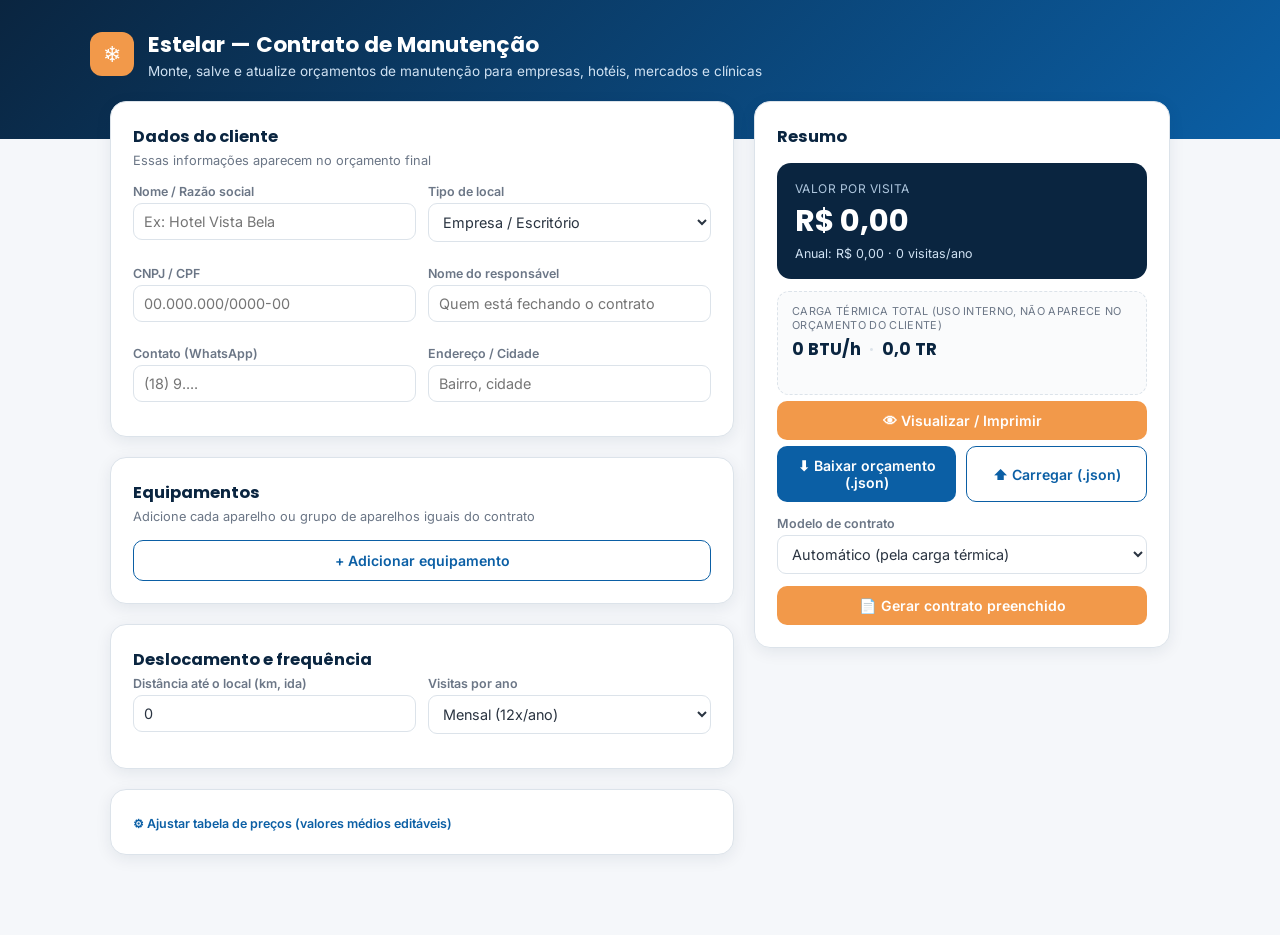
==== calcularorapmoc/index.html @ 63892859 "Criar calcularorapmoc/index.html" ====
<!DOCTYPE html>
<html lang="pt-BR">
<head>
<meta charset="UTF-8">
<meta name="viewport" content="width=device-width, initial-scale=1.0">
<title>Estelar — Orçamento de Contrato de Manutenção</title>
<link rel="preconnect" href="https://fonts.googleapis.com">
<link href="https://fonts.googleapis.com/css2?family=Poppins:wght@600;700;800&family=Inter:wght@400;500;600;700&display=swap" rel="stylesheet">
<style>
  :root{
    --azul: #0B5FA5;
    --azul-escuro: #0A2540;
    --azul-claro: #EAF2FA;
    --laranja: #F2994A;
    --branco: #FFFFFF;
    --cinza-fundo: #F5F7FA;
    --cinza-borda: #DCE3EA;
    --texto: #2A3441;
    --texto-suave: #6B7686;
    --bom: #2E9E5B;
    --regular: #E0A526;
    --ruim: #D8534A;
    --sombra: 0 4px 16px rgba(10,37,64,.08);
  }
  *{box-sizing:border-box;}
  body{
    margin:0; font-family:'Inter',sans-serif; color:var(--texto);
    background:var(--cinza-fundo);
  }
  h1,h2,h3,.display{font-family:'Poppins',sans-serif;}
  .topo{
    background:linear-gradient(135deg,var(--azul-escuro),var(--azul));
    color:#fff; padding:28px 20px 60px;
  }
  .topo-inner{max-width:1100px;margin:0 auto;display:flex;align-items:center;gap:14px;}
  .topo-inner .estrela{
    width:44px;height:44px;border-radius:12px;background:var(--laranja);
    display:flex;align-items:center;justify-content:center;font-size:22px;flex-shrink:0;
  }
  .topo h1{margin:0;font-size:1.35rem;font-weight:700;}
  .topo p{margin:2px 0 0;font-size:.85rem;color:#CFE1F2;}
  .wrap{max-width:1100px;margin:-38px auto 60px;padding:0 20px;display:grid;grid-template-columns:1.5fr 1fr;gap:20px;}
  @media(max-width:860px){.wrap{grid-template-columns:1fr;}}
  .card{
    background:var(--branco); border-radius:16px; box-shadow:var(--sombra);
    padding:22px; margin-bottom:20px; border:1px solid var(--cinza-borda);
  }
  .card h2{font-size:1.02rem;margin:0 0 4px;color:var(--azul-escuro);}
  .card .sub{font-size:.8rem;color:var(--texto-suave);margin:0 0 16px;}
  label{font-size:.78rem;font-weight:600;color:var(--texto-suave);display:block;margin-bottom:4px;}
  input,select{
    width:100%;padding:9px 10px;border:1px solid var(--cinza-borda);border-radius:9px;
    font-family:'Inter',sans-serif;font-size:.9rem;background:#fff;color:var(--texto);
  }
  input:focus,select:focus{outline:2px solid var(--azul);outline-offset:1px;}
  .grid2{display:grid;grid-template-columns:1fr 1fr;gap:12px;}
  .grid3{display:grid;grid-template-columns:1fr 1fr 1fr;gap:12px;}
  .field{margin-bottom:12px;}

  .equip{
    border:1px solid var(--cinza-borda); border-radius:12px; padding:14px; margin-bottom:12px;
    background:var(--cinza-fundo); position:relative;
  }
  .equip .num{
    position:absolute; top:-10px; left:12px; background:var(--azul); color:#fff;
    font-size:.7rem; font-weight:700; padding:2px 9px; border-radius:20px;
  }
  .equip-grid{display:grid;grid-template-columns:1.3fr 1fr .7fr 1fr 1fr auto;gap:10px;align-items:end;}
  @media(max-width:700px){.equip-grid{grid-template-columns:1fr 1fr;}}
  .remover{
    background:none;border:none;color:var(--ruim);cursor:pointer;font-size:1.1rem;
    padding:8px;line-height:1;
  }
  .btn{
    border:none;border-radius:10px;padding:11px 18px;font-weight:600;font-size:.88rem;
    cursor:pointer;font-family:'Inter',sans-serif;
  }
  .btn-azul{background:var(--azul);color:#fff;}
  .btn-azul:hover{background:var(--azul-escuro);}
  .btn-laranja{background:var(--laranja);color:#fff;}
  .btn-laranja:hover{background:#d97f34;}
  .btn-outline{background:#fff;color:var(--azul);border:1.5px solid var(--azul);}
  .btn-outline:hover{background:var(--azul-claro);}
  .btn-full{width:100%;}
  .btn-sm{padding:7px 12px;font-size:.78rem;}

  .resumo-sticky{position:sticky;top:20px;}
  .linha{display:flex;justify-content:space-between;font-size:.85rem;padding:7px 0;border-bottom:1px dashed var(--cinza-borda);}
  .linha:last-child{border-bottom:none;}
  .linha .lbl{color:var(--texto-suave);}
  .linha .val{font-weight:600;}
  .total-box{
    background:var(--azul-escuro); color:#fff; border-radius:14px; padding:18px; margin-top:14px;
  }
  .total-box .rot{font-size:.75rem;color:#AFC7DE;text-transform:uppercase;letter-spacing:.04em;}
  .total-box .num{font-family:'Poppins',sans-serif;font-size:1.9rem;font-weight:700;margin:2px 0;}
  .total-box .freq{font-size:.78rem;color:#CFE1F2;}
  .badge{
    display:inline-block; font-size:.68rem; font-weight:700; padding:2px 8px; border-radius:20px;
    color:#fff; text-transform:uppercase; letter-spacing:.03em;
  }
  .b-bom{background:var(--bom);} .b-regular{background:var(--regular);} .b-ruim{background:var(--ruim);}

  .carga-termica{
    margin-top:12px; border:1.5px dashed var(--cinza-borda); border-radius:12px; padding:12px 14px;
    background:#FAFBFC;
  }
  .carga-termica .ct-rot{font-size:.68rem;color:var(--texto-suave);text-transform:uppercase;letter-spacing:.03em;margin-bottom:4px;}
  .carga-termica .ct-valores{font-family:'Poppins',sans-serif;font-weight:700;font-size:1.05rem;color:var(--azul-escuro);}
  .carga-termica .ct-sep{color:var(--cinza-borda);margin:0 4px;}
  .carga-termica .ct-badge{margin-top:6px;font-size:.72rem;font-weight:700;padding:3px 10px;border-radius:20px;display:inline-block;}
  .ct-simples{background:#E4F5EA;color:var(--bom);}
  .ct-rt{background:#FCE9E8;color:var(--ruim);}

  .actions-row{display:flex;gap:10px;flex-wrap:wrap;margin-top:6px;}
  .actions-row .btn{flex:1;min-width:140px;}
  #arquivoInput{display:none;}
  .toggle-precos{cursor:pointer;font-size:.78rem;color:var(--azul);font-weight:600;user-select:none;}
  .precos-panel{display:none;margin-top:12px;border-top:1px solid var(--cinza-borda);padding-top:12px;}
  .precos-panel.aberto{display:block;}
  .precos-panel .grid3{margin-bottom:8px;}
  .precos-panel label{font-size:.7rem;}

  /* Tela de impressão / visualização do orçamento */
  #telaResumo{display:none;}
  #telaContrato{display:none;}
  #telaResumo.ativa, #telaContrato.ativa{display:block;position:fixed;inset:0;background:#fff;z-index:999;overflow:auto;}
  .doc{max-width:760px;margin:0 auto;padding:40px 30px;}
  .doc-topo{display:flex;justify-content:space-between;align-items:flex-start;border-bottom:3px solid var(--laranja);padding-bottom:16px;margin-bottom:24px;}
  .doc-topo .marca{display:flex;align-items:center;gap:10px;}
  .doc-topo .marca .estrela{width:38px;height:38px;border-radius:10px;background:var(--laranja);display:flex;align-items:center;justify-content:center;color:#fff;font-weight:700;}
  .doc-topo h1{font-size:1.15rem;margin:0;color:var(--azul-escuro);}
  .doc-topo p{margin:0;font-size:.78rem;color:var(--texto-suave);}
  .doc-topo .datas{text-align:right;font-size:.78rem;color:var(--texto-suave);}
  .doc table{width:100%;border-collapse:collapse;margin:14px 0;font-size:.85rem;}
  .doc th{text-align:left;background:var(--azul-claro);color:var(--azul-escuro);padding:8px 10px;font-size:.72rem;text-transform:uppercase;}
  .doc td{padding:8px 10px;border-bottom:1px solid var(--cinza-borda);}
  .doc-total{background:var(--azul-escuro);color:#fff;border-radius:12px;padding:18px 20px;margin-top:18px;}
  .fechar-resumo{position:fixed;top:16px;right:16px;z-index:1000;}

  /* Documento de contrato */
  .doc-contrato{max-width:760px;margin:0 auto;padding:40px 30px;font-size:.9rem;line-height:1.5;}
  .doc-contrato h2.ct-h1{font-size:1.3rem;text-align:center;color:var(--azul-escuro);margin:0 0 4px;}
  .doc-contrato .ct-sub{text-align:center;color:var(--azul);font-style:italic;margin:0 0 24px;font-size:.85rem;}
  .doc-contrato h3.ct-secao{font-size:.95rem;color:var(--azul-escuro);border-bottom:2px solid var(--laranja);padding-bottom:4px;margin:26px 0 12px;}
  .doc-contrato .ct-clausula-titulo{font-weight:700;color:var(--azul-escuro);margin:16px 0 4px;font-size:.85rem;}
  .doc-contrato p{margin:0 0 8px;text-align:justify;}
  .doc-contrato .ct-campo{margin:0 0 6px;font-size:.87rem;}
  .doc-contrato .ct-campo b{display:inline-block;min-width:150px;}
  .doc-contrato .ct-assinatura{text-align:center;margin-top:50px;}
  .doc-contrato .ct-linha-assinatura{border-top:1px solid #333;width:320px;margin:0 auto;padding-top:6px;font-weight:600;font-size:.85rem;}
  @media print{
    body *{visibility:hidden;}
    .tela-imprimir.ativa, .tela-imprimir.ativa *{visibility:visible;}
    .tela-imprimir.ativa{position:absolute;inset:0;display:block !important;}
    .fechar-resumo, .no-print{display:none !important;}
  }
</style>
</head>
<body>

<div class="topo">
  <div class="topo-inner">
    <div class="estrela">❄</div>
    <div>
      <h1>Estelar — Contrato de Manutenção</h1>
      <p>Monte, salve e atualize orçamentos de manutenção para empresas, hotéis, mercados e clínicas</p>
    </div>
  </div>
</div>

<div class="wrap">
  <div>
    <!-- DADOS DO CLIENTE -->
    <div class="card">
      <h2>Dados do cliente</h2>
      <p class="sub">Essas informações aparecem no orçamento final</p>
      <div class="grid2">
        <div class="field"><label>Nome / Razão social</label><input id="clienteNome" placeholder="Ex: Hotel Vista Bela"></div>
        <div class="field"><label>Tipo de local</label>
          <select id="clienteTipo">
            <option>Empresa / Escritório</option>
            <option>Hotel / Pousada</option>
            <option>Mercado / Varejo</option>
            <option>Clínica / Consultório</option>
            <option>Indústria</option>
            <option>Condomínio</option>
            <option>Outro</option>
          </select>
        </div>
        <div class="field"><label>CNPJ / CPF</label><input id="clienteCnpj" placeholder="00.000.000/0000-00"></div>
        <div class="field"><label>Nome do responsável</label><input id="clienteResponsavel" placeholder="Quem está fechando o contrato"></div>
        <div class="field"><label>Contato (WhatsApp)</label><input id="clienteContato" placeholder="(18) 9...."></div>
        <div class="field"><label>Endereço / Cidade</label><input id="clienteEndereco" placeholder="Bairro, cidade"></div>
      </div>
    </div>

    <!-- EQUIPAMENTOS -->
    <div class="card">
      <h2>Equipamentos</h2>
      <p class="sub">Adicione cada aparelho ou grupo de aparelhos iguais do contrato</p>
      <div id="listaEquip"></div>
      <button class="btn btn-outline btn-full" onclick="adicionarEquip()">+ Adicionar equipamento</button>
    </div>

    <!-- DESLOCAMENTO E CONTRATO -->
    <div class="card">
      <h2>Deslocamento e frequência</h2>
      <div class="grid2">
        <div class="field"><label>Distância até o local (km, ida)</label><input type="number" id="distanciaKm" value="0" min="0" oninput="calcular()"></div>
        <div class="field"><label>Visitas por ano</label>
          <select id="freqPreset" onchange="atualizarFreq()">
            <option value="12">Mensal (12x/ano)</option>
            <option value="4">Trimestral (4x/ano)</option>
            <option value="2">Semestral (2x/ano)</option>
            <option value="1">Anual (1x/ano)</option>
            <option value="custom">Personalizado</option>
          </select>
        </div>
      </div>
      <div class="field" id="freqCustomWrap" style="display:none;">
        <label>Número de visitas por ano (personalizado)</label>
        <input type="number" id="freqCustom" value="6" min="1" oninput="calcular()">
      </div>
    </div>

    <!-- TABELA DE PREÇOS EDITÁVEL -->
    <div class="card">
      <span class="toggle-precos" onclick="togglePrecos()">⚙ Ajustar tabela de preços (valores médios editáveis)</span>
      <div class="precos-panel" id="precosPanel">
        <p class="sub" style="margin-top:10px;">Preço base = por visita, por equipamento. Ajuste aqui e o cálculo já atualiza.</p>
        <div class="grid3">
          <div class="field"><label>Base Split (R$)</label><input type="number" id="pBaseSplit" value="90" oninput="calcular()"></div>
          <div class="field"><label>Base Cassete (R$)</label><input type="number" id="pBaseCassete" value="110" oninput="calcular()"></div>
          <div class="field"><label>Base Piso Teto (R$)</label><input type="number" id="pBasePisoTeto" value="110" oninput="calcular()"></div>
        </div>
        <div class="grid3">
          <div class="field"><label>Base Multi-Split (R$/evap.)</label><input type="number" id="pBaseMulti" value="90" oninput="calcular()"></div>
          <div class="field"><label>Base VRF (R$/evap.)</label><input type="number" id="pBaseVrf" value="150" oninput="calcular()"></div>
          <div class="field"><label>Adicional por porte 18k+ (R$)</label><input type="number" id="pPorte" value="40" oninput="calcular()"></div>
        </div>
        <div class="grid3">
          <div class="field"><label>Mult. acesso médio</label><input type="number" step="0.05" id="mAcessoMedio" value="1.25" oninput="calcular()"></div>
          <div class="field"><label>Mult. acesso difícil</label><input type="number" step="0.05" id="mAcessoDificil" value="1.75" oninput="calcular()"></div>
          <div class="field"><label>Mult. condição regular</label><input type="number" step="0.05" id="mCondRegular" value="1.15" oninput="calcular()"></div>
        </div>
        <div class="grid3">
          <div class="field"><label>Mult. condição ruim</label><input type="number" step="0.05" id="mCondRuim" value="1.4" oninput="calcular()"></div>
          <div class="field"><label>R$ por km (ida e volta)</label><input type="number" step="0.5" id="pKm" value="2.5" oninput="calcular()"></div>
          <div class="field"><label>Taxa fixa/visita (R$)</label><input type="number" id="pTaxaVisita" value="0" oninput="calcular()"></div>
        </div>
      </div>
    </div>
  </div>

  <!-- RESUMO LATERAL -->
  <div>
    <div class="card resumo-sticky">
      <h2>Resumo</h2>
      <div id="resumoLinhas"></div>
      <div class="total-box">
        <div class="rot">Valor por visita</div>
        <div class="num" id="totalVisita">R$ 0,00</div>
        <div class="freq" id="totalAnual">Anual: R$ 0,00 · 0 visitas/ano</div>
      </div>
      <div class="carga-termica no-print" id="cargaTermicaBox">
        <div class="ct-rot">Carga térmica total <span style="font-weight:400;">(uso interno, não aparece no orçamento do cliente)</span></div>
        <div class="ct-valores">
          <span id="ctBtu">0 BTU/h</span> <span class="ct-sep">·</span> <span id="ctTr">0,0 TR</span>
        </div>
        <div class="ct-badge" id="ctBadge"></div>
      </div>
      <div class="actions-row">
        <button class="btn btn-laranja" onclick="abrirResumo()">👁 Visualizar / Imprimir</button>
      </div>
      <div class="actions-row">
        <button class="btn btn-azul" onclick="baixarJson()">⬇ Baixar orçamento (.json)</button>
        <button class="btn btn-outline" onclick="document.getElementById('arquivoInput').click()">⬆ Carregar (.json)</button>
      </div>
      <input type="file" id="arquivoInput" accept=".json" onchange="carregarJson(event)">

      <div class="field" style="margin-top:14px;">
        <label>Modelo de contrato</label>
        <select id="tipoContratoOverride">
          <option value="auto">Automático (pela carga térmica)</option>
          <option value="pequena">Forçar: Pequenas empresas (sem RT)</option>
          <option value="grande">Forçar: Empresas maiores (com RT/ART)</option>
        </select>
      </div>
      <div class="actions-row">
        <button class="btn btn-laranja btn-full" onclick="abrirContrato()">📄 Gerar contrato preenchido</button>
      </div>
    </div>
  </div>
</div>

<!-- TELA DE VISUALIZAÇÃO / IMPRESSÃO -->
<div id="telaResumo" class="tela-imprimir">
  <button class="btn btn-outline fechar-resumo no-print" onclick="fecharResumo()">✕ Fechar</button>
  <div class="doc">
    <div class="doc-topo">
      <div class="marca">
        <div class="estrela">❄</div>
        <div>
          <h1>Estelar Climatização Inteligente</h1>
          <p>Orçamento — Contrato de Manutenção</p>
        </div>
      </div>
      <div class="datas">
        <div id="docData"></div>
        <div>Validade: 15 dias</div>
      </div>
    </div>

    <p style="font-size:.85rem;"><strong>Cliente:</strong> <span id="docCliente"></span><br>
    <strong>Local:</strong> <span id="docEndereco"></span></p>

    <table>
      <thead><tr><th>Equipamento</th><th>Porte</th><th>Qtd</th><th>Acesso</th><th>Condição</th><th style="text-align:right;">Valor/visita</th></tr></thead>
      <tbody id="docTabela"></tbody>
    </table>

    <div class="doc-total">
      <div class="rot" style="font-size:.72rem;color:#AFC7DE;text-transform:uppercase;">Valor total do contrato</div>
      <div style="font-family:'Poppins',sans-serif;font-size:1.7rem;font-weight:700;" id="docTotalVisita"></div>
      <div style="font-size:.8rem;color:#CFE1F2;" id="docTotalAnual"></div>
    </div>

    <p style="font-size:.75rem;color:#6B7686;margin-top:20px;">Inclui deslocamento até o local. Peças e materiais de reposição não inclusos — orçados à parte quando necessário. Estelar Climatização Inteligente · (18) 99169-0009</p>
  </div>
</div>

<!-- TELA DE CONTRATO PMOC PREENCHIDO -->
<div id="telaContrato" class="tela-imprimir">
  <button class="btn btn-outline fechar-resumo no-print" onclick="fecharContrato()">✕ Fechar</button>
  <div class="doc-contrato" id="docContratoConteudo"></div>
</div>

<script>
let equipamentos = [];
let contadorId = 0;

const TIPOS = [
  {id:'split', label:'Split Hi-Wall'},
  {id:'cassete', label:'Cassete'},
  {id:'pisoteto', label:'Piso Teto'},
  {id:'multi', label:'Multi-Split (por evap.)'},
  {id:'vrf', label:'VRF (por evap.)'},
];
const PORTES = ['9k','12k','18k','24k','30k','36k+'];
const ACESSOS = [{id:'facil',label:'Fácil'},{id:'medio',label:'Médio'},{id:'dificil',label:'Difícil'}];
const CONDICOES = [{id:'bom',label:'Bom'},{id:'regular',label:'Regular'},{id:'ruim',label:'Ruim'}];

function novoEquip(dados){
  contadorId++;
  const eq = Object.assign({
    id: contadorId, tipo:'split', porte:'9k', qtd:1, acesso:'facil', condicao:'bom'
  }, dados||{});
  if((eq.tipo==='multi' || eq.tipo==='vrf') && !eq.evaps){
    eq.evaps = [{porte:'9k', qtd:1}];
  }
  return eq;
}

function adicionarEquip(dados){
  equipamentos.push(novoEquip(dados));
  renderEquip();
  calcular();
}

function removerEquip(id){
  equipamentos = equipamentos.filter(e=>e.id!==id);
  renderEquip();
  calcular();
}

function renderEquip(){
  const el = document.getElementById('listaEquip');
  el.innerHTML = equipamentos.map((e,i)=>{
    const ehMultiplo = (e.tipo==='multi' || e.tipo==='vrf');
    const seletorTipo = `
      <select onchange="atualizarEquip(${e.id},'tipo',this.value)">
        ${TIPOS.map(t=>`<option value="${t.id}" ${e.tipo===t.id?'selected':''}>${t.label}</option>`).join('')}
      </select>`;
    const seletorAcesso = `
      <select onchange="atualizarEquip(${e.id},'acesso',this.value)">
        ${ACESSOS.map(a=>`<option value="${a.id}" ${e.acesso===a.id?'selected':''}>${a.label}</option>`).join('')}
      </select>`;
    const seletorCondicao = `
      <select onchange="atualizarEquip(${e.id},'condicao',this.value)">
        ${CONDICOES.map(c=>`<option value="${c.id}" ${e.condicao===c.id?'selected':''}>${c.label}</option>`).join('')}
      </select>`;

    if(ehMultiplo){
      const evapsHtml = (e.evaps||[]).map((ev,idx)=>`
        <div style="display:grid;grid-template-columns:1fr 1fr auto;gap:8px;margin-bottom:6px;align-items:end;">
          <div><label>Porte evap. ${idx+1}</label>
            <select onchange="atualizarEvap(${e.id},${idx},'porte',this.value)">
              ${PORTES.map(p=>`<option ${ev.porte===p?'selected':''}>${p}</option>`).join('')}
            </select>
          </div>
          <div><label>Qtd</label><input type="number" min="1" value="${ev.qtd}" onchange="atualizarEvap(${e.id},${idx},'qtd',this.value)"></div>
          <button class="remover" title="Remover evaporadora" onclick="removerEvap(${e.id},${idx})">🗑</button>
        </div>
      `).join('');
      return `
        <div class="equip">
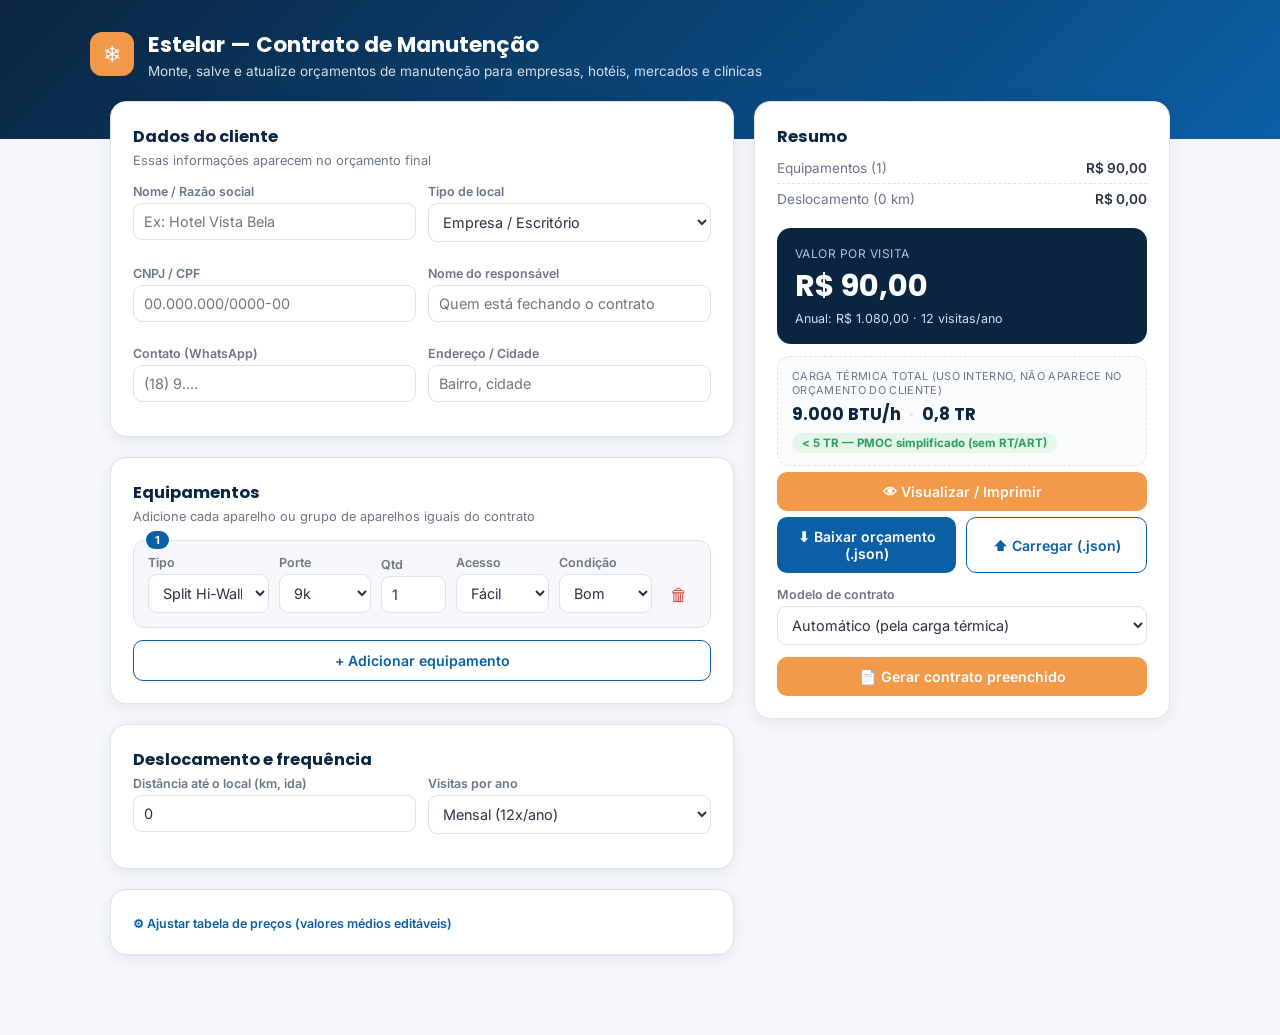
==== commit c29a7ba9: "Add files via upload" ====
--- a/calcularorapmoc/index.html
+++ b/calcularorapmoc/index.html
@@ -405,4 +405,441 @@
       `).join('');
       return `
         <div class="equip">
-     +          <span class="num">${i+1}</span>
+          <div class="grid3">
+            <div><label>Tipo</label>${seletorTipo}</div>
+            <div><label>Acesso</label>${seletorAcesso}</div>
+            <div><label>Condição</label>${seletorCondicao}</div>
+          </div>
+          <label style="margin-top:10px;">Evaporadoras nesta condensadora</label>
+          ${evapsHtml}
+          <div style="display:flex;justify-content:space-between;align-items:center;margin-top:4px;">
+            <button class="btn btn-outline btn-sm" onclick="adicionarEvap(${e.id})">+ Evaporadora</button>
+            <button class="remover" title="Remover condensadora" onclick="removerEquip(${e.id})">🗑 Remover condensadora</button>
+          </div>
+        </div>`;
+    }
+
+    return `
+    <div class="equip">
+      <span class="num">${i+1}</span>
+      <div class="equip-grid">
+        <div><label>Tipo</label>${seletorTipo}</div>
+        <div><label>Porte</label>
+          <select onchange="atualizarEquip(${e.id},'porte',this.value)">
+            ${PORTES.map(p=>`<option ${e.porte===p?'selected':''}>${p}</option>`).join('')}
+          </select>
+        </div>
+        <div><label>Qtd</label><input type="number" min="1" value="${e.qtd}" onchange="atualizarEquip(${e.id},'qtd',this.value)"></div>
+        <div><label>Acesso</label>${seletorAcesso}</div>
+        <div><label>Condição</label>${seletorCondicao}</div>
+        <button class="remover" title="Remover" onclick="removerEquip(${e.id})">🗑</button>
+      </div>
+    </div>`;
+  }).join('');
+}
+
+function atualizarEquip(id, campo, valor){
+  const eq = equipamentos.find(e=>e.id===id);
+  if(!eq) return;
+  if(campo==='tipo'){
+    eq.tipo = valor;
+    if((valor==='multi' || valor==='vrf') && !eq.evaps){
+      eq.evaps = [{porte:'9k', qtd:1}];
+    }
+    renderEquip();
+    calcular();
+    return;
+  }
+  eq[campo] = (campo==='qtd') ? Math.max(1, parseInt(valor)||1) : valor;
+  calcular();
+}
+
+function adicionarEvap(eqId){
+  const eq = equipamentos.find(e=>e.id===eqId);
+  if(!eq) return;
+  if(!eq.evaps) eq.evaps = [];
+  eq.evaps.push({porte:'9k', qtd:1});
+  renderEquip();
+  calcular();
+}
+
+function removerEvap(eqId, idx){
+  const eq = equipamentos.find(e=>e.id===eqId);
+  if(!eq || !eq.evaps) return;
+  eq.evaps.splice(idx,1);
+  if(eq.evaps.length===0) eq.evaps.push({porte:'9k', qtd:1});
+  renderEquip();
+  calcular();
+}
+
+function atualizarEvap(eqId, idx, campo, valor){
+  const eq = equipamentos.find(e=>e.id===eqId);
+  if(!eq || !eq.evaps || !eq.evaps[idx]) return;
+  eq.evaps[idx][campo] = (campo==='qtd') ? Math.max(1, parseInt(valor)||1) : valor;
+  calcular();
+}
+
+function togglePrecos(){
+  document.getElementById('precosPanel').classList.toggle('aberto');
+}
+
+function atualizarFreq(){
+  const v = document.getElementById('freqPreset').value;
+  document.getElementById('freqCustomWrap').style.display = (v==='custom') ? 'block' : 'none';
+  calcular();
+}
+
+function visitasPorAno(){
+  const v = document.getElementById('freqPreset').value;
+  if(v==='custom') return Math.max(1, parseInt(document.getElementById('freqCustom').value)||1);
+  return parseInt(v);
+}
+
+function precoBase(tipo){
+  const map = {
+    split: 'pBaseSplit', cassete:'pBaseCassete', pisoteto:'pBasePisoTeto',
+    multi:'pBaseMulti', vrf:'pBaseVrf'
+  };
+  return parseFloat(document.getElementById(map[tipo]).value)||0;
+}
+
+function precoPorte(porte){
+  const idxPorte = PORTES.indexOf(porte);
+  return idxPorte >= 2 ? parseFloat(document.getElementById('pPorte').value||0) * (idxPorte-1) : 0;
+}
+
+function calcularItem(eq){
+  const mAcesso = eq.acesso==='medio' ? (parseFloat(document.getElementById('mAcessoMedio').value)||1)
+                 : eq.acesso==='dificil' ? (parseFloat(document.getElementById('mAcessoDificil').value)||1) : 1;
+  const mCondicao = eq.condicao==='regular' ? (parseFloat(document.getElementById('mCondRegular').value)||1)
+                    : eq.condicao==='ruim' ? (parseFloat(document.getElementById('mCondRuim').value)||1) : 1;
+  const taxaVisita = parseFloat(document.getElementById('pTaxaVisita').value||0);
+
+  if(eq.tipo==='multi' || eq.tipo==='vrf'){
+    // Uma condensadora com várias evaporadoras, cada uma com seu próprio porte/qtd
+    const base = precoBase(eq.tipo);
+    let somaEvaps = 0;
+    (eq.evaps||[]).forEach(ev=>{
+      const precoEv = base + precoPorte(ev.porte);
+      somaEvaps += precoEv * (parseInt(ev.qtd)||1);
+    });
+    return (somaEvaps * mAcesso * mCondicao) + taxaVisita;
+  }
+
+  let preco = precoBase(eq.tipo) + precoPorte(eq.porte);
+  preco *= mAcesso * mCondicao;
+  preco += taxaVisita;
+  return preco * eq.qtd;
+}
+
+function fmt(n){
+  return n.toLocaleString('pt-BR',{style:'currency',currency:'BRL'});
+}
+
+function btuDoPorte(porte){
+  const map = {'9k':9000,'12k':12000,'18k':18000,'24k':24000,'30k':30000,'36k+':36000};
+  return map[porte] || 0;
+}
+
+function cargaTermicaTotal(){
+  let btu = 0;
+  let temPortePlus = false;
+  equipamentos.forEach(e=>{
+    if(e.tipo==='multi' || e.tipo==='vrf'){
+      (e.evaps||[]).forEach(ev=>{
+        btu += btuDoPorte(ev.porte) * (parseInt(ev.qtd)||1);
+        if(ev.porte==='36k+') temPortePlus = true;
+      });
+    } else {
+      btu += btuDoPorte(e.porte) * (parseInt(e.qtd)||1);
+      if(e.porte==='36k+') temPortePlus = true;
+    }
+  });
+  return { btu, tr: btu/12000, temPortePlus };
+}
+
+function atualizarCargaTermica(){
+  const { btu, tr, temPortePlus } = cargaTermicaTotal();
+  document.getElementById('ctBtu').textContent = btu.toLocaleString('pt-BR') + (temPortePlus ? '+' : '') + ' BTU/h';
+  document.getElementById('ctTr').textContent = tr.toLocaleString('pt-BR',{minimumFractionDigits:1,maximumFractionDigits:1}) + (temPortePlus ? '+' : '') + ' TR';
+  const badge = document.getElementById('ctBadge');
+  if(btu >= 60000){
+    badge.className = 'ct-badge ct-rt';
+    badge.textContent = '≥ 5 TR — exige Responsável Técnico e ART';
+  } else {
+    badge.className = 'ct-badge ct-simples';
+    badge.textContent = '< 5 TR — PMOC simplificado (sem RT/ART)';
+  }
+}
+
+function calcular(){
+  const totalEquip = equipamentos.reduce((s,e)=>s+calcularItem(e),0);
+  const km = parseFloat(document.getElementById('distanciaKm').value)||0;
+  const custoKm = km * (parseFloat(document.getElementById('pKm').value)||0);
+  const totalVisita = totalEquip + custoKm;
+  const visitas = visitasPorAno();
+  const totalAnual = totalVisita * visitas;
+
+  document.getElementById('resumoLinhas').innerHTML = `
+    <div class="linha"><span class="lbl">Equipamentos (${equipamentos.length})</span><span class="val">${fmt(totalEquip)}</span></div>
+    <div class="linha"><span class="lbl">Deslocamento (${km} km)</span><span class="val">${fmt(custoKm)}</span></div>
+  `;
+  document.getElementById('totalVisita').textContent = fmt(totalVisita);
+  document.getElementById('totalAnual').textContent = `Anual: ${fmt(totalAnual)} · ${visitas} visitas/ano`;
+  atualizarCargaTermica();
+}
+
+// ---- Visualização / impressão ----
+function abrirResumo(){
+  const totalEquip = equipamentos.reduce((s,e)=>s+calcularItem(e),0);
+  const km = parseFloat(document.getElementById('distanciaKm').value)||0;
+  const custoKm = km * (parseFloat(document.getElementById('pKm').value)||0);
+  const totalVisita = totalEquip + custoKm;
+  const visitas = visitasPorAno();
+  const totalAnual = totalVisita * visitas;
+
+  document.getElementById('docData').textContent = 'Data: ' + new Date().toLocaleDateString('pt-BR');
+  document.getElementById('docCliente').textContent = document.getElementById('clienteNome').value || '—';
+  document.getElementById('docEndereco').textContent = (document.getElementById('clienteEndereco').value || '—') + ' · ' + document.getElementById('clienteTipo').value;
+
+  const acessoLbl = id => ACESSOS.find(a=>a.id===id).label;
+  const condLbl = id => CONDICOES.find(c=>c.id===id).label;
+  const tipoLbl = id => TIPOS.find(t=>t.id===id).label;
+
+  document.getElementById('docTabela').innerHTML = equipamentos.map(e=>{
+    const ehMultiplo = (e.tipo==='multi' || e.tipo==='vrf');
+    const porteCol = ehMultiplo
+      ? (e.evaps||[]).map(ev=>`${ev.qtd}x ${ev.porte}`).join(', ')
+      : e.porte;
+    const qtdCol = ehMultiplo
+      ? (e.evaps||[]).reduce((s,ev)=>s+(parseInt(ev.qtd)||1),0)
+      : e.qtd;
+    return `
+    <tr>
+      <td>${tipoLbl(e.tipo)}</td><td>${porteCol}</td><td>${qtdCol}</td>
+      <td>${acessoLbl(e.acesso)}</td><td>${condLbl(e.condicao)}</td>
+      <td style="text-align:right;">${fmt(calcularItem(e))}</td>
+    </tr>`;
+  }).join('') + `
+    <tr><td colspan="5">Deslocamento (${km} km)</td><td style="text-align:right;">${fmt(custoKm)}</td></tr>
+  `;
+
+  document.getElementById('docTotalVisita').textContent = fmt(totalVisita) + ' / visita';
+  document.getElementById('docTotalAnual').textContent = `${visitas} visitas por ano · Total anual estimado: ${fmt(totalAnual)}`;
+
+  document.getElementById('telaResumo').classList.add('ativa');
+}
+function fecharResumo(){
+  document.getElementById('telaResumo').classList.remove('ativa');
+}
+
+// ---- Contrato PMOC preenchido a partir do orçamento ----
+function linhaEquipContrato(e, idx){
+  const ehMultiplo = (e.tipo==='multi' || e.tipo==='vrf');
+  const tipoLbl = { split:'Split Hi-Wall', cassete:'Cassete', pisoteto:'Piso Teto', multi:'Multi-Split', vrf:'VRF' }[e.tipo];
+  const porteCol = ehMultiplo
+    ? (e.evaps||[]).map(ev=>`${ev.qtd}x ${ev.porte}`).join(', ')
+    : e.porte;
+  const qtdCol = ehMultiplo
+    ? (e.evaps||[]).reduce((s,ev)=>s+(parseInt(ev.qtd)||1),0)
+    : e.qtd;
+  return `<tr><td>${idx+1}</td><td>${tipoLbl}</td><td>${porteCol}</td><td>${qtdCol}</td><td>Conforme endereço do contratante</td></tr>`;
+}
+
+function abrirContrato(){
+  const override = document.getElementById('tipoContratoOverride').value;
+  const { btu } = cargaTermicaTotal();
+  const ehGrande = override==='auto' ? (btu >= 60000) : (override==='grande');
+
+  const nomeCliente = document.getElementById('clienteNome').value || '________________________';
+  const tipoLocal = document.getElementById('clienteTipo').value;
+  const enderecoCliente = document.getElementById('clienteEndereco').value || '________________________';
+  const cnpjCliente = document.getElementById('clienteCnpj').value || '________________________';
+  const responsavelCliente = document.getElementById('clienteResponsavel').value || '________________________';
+
+  const totalEquip = equipamentos.reduce((s,e)=>s+calcularItem(e),0);
+  const km = parseFloat(document.getElementById('distanciaKm').value)||0;
+  const custoKm = km * (parseFloat(document.getElementById('pKm').value)||0);
+  const totalVisita = totalEquip + custoKm;
+  const visitas = visitasPorAno();
+  const totalAnual = totalVisita * visitas;
+  const dataHoje = new Date().toLocaleDateString('pt-BR');
+
+  const linhasEquip = equipamentos.map((e,i)=>linhaEquipContrato(e,i)).join('');
+
+  const clausulaRT = ehGrande ? `
+    <div class="ct-clausula-titulo">CLÁUSULA 4ª – DA RESPONSABILIDADE TÉCNICA</div>
+    <p>A CONTRATADA indicará profissional habilitado, devidamente registrado no CREA/CFT sob o nº ____________, como Responsável Técnico (RT) pela execução do PMOC, cabendo a este a emissão da respectiva Anotação de Responsabilidade Técnica (ART), cujo custo correrá por conta de ____________.</p>
+    <div class="ct-clausula-titulo">CLÁUSULA 5ª – DO LIVRO DE REGISTRO</div>
+    <p>A CONTRATADA manterá disponível no estabelecimento da CONTRATANTE, ou em meio digital de fácil acesso, o registro de todas as intervenções realizadas, ficando à disposição dos órgãos de vigilância sanitária e demais autoridades fiscalizadoras.</p>
+  ` : `
+    <div class="ct-clausula-titulo">CLÁUSULA 4ª – DO REGISTRO DAS ATIVIDADES</div>
+    <p>A CONTRATADA manterá registro simplificado das visitas realizadas, com data e descrição sucinta dos serviços executados, disponibilizando-o à CONTRATANTE sempre que solicitado.</p>
+  `;
+
+  const objetoTexto = ehGrande
+    ? `O presente contrato tem por objeto a prestação, pela CONTRATADA à CONTRATANTE, de serviços de manutenção preventiva e execução do Plano de Manutenção, Operação e Controle (PMOC) dos sistemas de climatização relacionados no Anexo I, em conformidade com a Lei Federal nº 13.589/2018 e com a norma técnica ABNT NBR 13971, sob responsabilidade técnica de profissional habilitado nos termos da Cláusula 4ª.`
+    : `O presente contrato tem por objeto a prestação, pela CONTRATADA à CONTRATANTE, de serviços de manutenção preventiva periódica dos equipamentos relacionados no Anexo I, incluindo a elaboração e execução do PMOC em sua forma simplificada, nos termos da Lei Federal nº 13.589/2018, aplicável a sistemas com carga térmica total inferior a 60.000 BTU/h (5 TR), dispensando-se a indicação de responsável técnico habilitado e a emissão de ART.`;
+
+  const numObrigContratante = ehGrande ? '6ª' : '5ª';
+  const numObrigContratada = ehGrande ? '7ª' : '6ª';
+  const numPecas = ehGrande ? '8ª' : '7ª';
+  const numValor = ehGrande ? '9ª' : '8ª';
+  const numVigencia = ehGrande ? '10ª' : '9ª';
+  const numRescisao = ehGrande ? '11ª' : '10ª';
+  const numForo = ehGrande ? '12ª' : '11ª';
+
+  document.getElementById('docContratoConteudo').innerHTML = `
+    <h2 class="ct-h1">CONTRATO DE PRESTAÇÃO DE SERVIÇOS DE MANUTENÇÃO</h2>
+    <p class="ct-sub">PMOC — Plano de Manutenção, Operação e Controle · ${ehGrande ? 'com Responsabilidade Técnica' : 'modelo simplificado'}</p>
+
+    <h3 class="ct-secao">Partes</h3>
+    <div class="ct-campo"><b>CONTRATANTE:</b> ${nomeCliente}</div>
+    <div class="ct-campo"><b>Tipo de local:</b> ${tipoLocal}</div>
+    <div class="ct-campo"><b>Endereço:</b> ${enderecoCliente}</div>
+    <div class="ct-campo"><b>CNPJ/CPF:</b> ${cnpjCliente}</div>
+    <div class="ct-campo"><b>Representante legal:</b> ${responsavelCliente}</div>
+    <p style="margin-top:8px;">doravante denominada CONTRATANTE; e, de outro lado,</p>
+    <div class="ct-campo"><b>CONTRATADA:</b> Estelar Climatização Inteligente</div>
+    <div class="ct-campo"><b>Contato:</b> (18) 99169-0009</div>
+    <div class="ct-campo"><b>CNPJ:</b> ________________________</div>
+    <p>doravante denominada CONTRATADA, têm entre si justo e contratado o que segue.</p>
+
+    <h3 class="ct-secao">Cláusulas</h3>
+    <div class="ct-clausula-titulo">CLÁUSULA 1ª – DO OBJETO</div>
+    <p>${objetoTexto}</p>
+    <div class="ct-clausula-titulo">CLÁUSULA 2ª – DOS EQUIPAMENTOS</div>
+    <p>Os equipamentos objeto deste contrato estão relacionados no Anexo I, parte integrante deste instrumento, o qual será atualizado sempre que houver inclusão, substituição ou baixa de equipamentos.</p>
+    <div class="ct-clausula-titulo">CLÁUSULA 3ª – DA PERIODICIDADE E DAS ATIVIDADES</div>
+    <p>As visitas de manutenção ocorrerão na frequência de ${visitas} vez(es) ao ano, compreendendo limpeza e/ou substituição de filtros, higienização de bandejas e drenos, verificação de gás refrigerante, inspeção de componentes elétricos e mecânicos, e demais procedimentos previstos na ABNT NBR 13971, com relatório entregue à CONTRATANTE após cada visita.</p>
+    ${clausulaRT}
+    <div class="ct-clausula-titulo">CLÁUSULA ${numObrigContratante} – DAS OBRIGAÇÕES DA CONTRATANTE</div>
+    <p>Permitir livre acesso da equipe da CONTRATADA aos equipamentos; comunicar previamente qualquer alteração no parque de equipamentos; e zelar pelo uso adequado dos sistemas entre as visitas.</p>
+    <div class="ct-clausula-titulo">CLÁUSULA ${numObrigContratada} – DAS OBRIGAÇÕES DA CONTRATADA</div>
+    <p>Executar os serviços conforme cronograma e boas práticas técnicas, utilizando EPI e observando as normas de segurança do trabalho.</p>
+    <div class="ct-clausula-titulo">CLÁUSULA ${numPecas} – DE PEÇAS E MATERIAIS</div>
+    <p>Este contrato compreende exclusivamente mão de obra de manutenção preventiva. Peças e materiais de reposição não estão inclusos, sendo orçados à parte e executados somente mediante aprovação da CONTRATANTE.</p>
+    <div class="ct-clausula-titulo">CLÁUSULA ${numValor} – DO VALOR E FORMA DE PAGAMENTO</div>
+    <p>Pelos serviços prestados, a CONTRATANTE pagará à CONTRATADA o valor de ${fmt(totalVisita)} por visita, totalizando ${fmt(totalAnual)} ao ano, com vencimento a combinar, podendo o valor ser reajustado anualmente pelo índice IGP-M/IPCA.</p>
+    <div class="ct-clausula-titulo">CLÁUSULA ${numVigencia} – DA VIGÊNCIA E RENOVAÇÃO</div>
+    <p>O presente contrato vigorará pelo prazo de 12 (doze) meses a contar da assinatura, renovando-se automaticamente por períodos iguais, salvo manifestação em contrário com antecedência mínima de 30 dias.</p>
+    <div class="ct-clausula-titulo">CLÁUSULA ${numRescisao} – DA RESCISÃO</div>
+    <p>Qualquer das partes poderá rescindir o contrato mediante aviso prévio de 30 dias, sem prejuízo do pagamento pelos serviços já executados.</p>
+    <div class="ct-clausula-titulo">CLÁUSULA ${numForo} – DO FORO</div>
+    <p>Fica eleito o foro da comarca de ________________________ para dirimir quaisquer controvérsias oriundas deste contrato.</p>
+
+    <p style="margin-top:20px;">${enderecoCliente !== '________________________' ? enderecoCliente.split(',').pop().trim() : '________________________'}, ${dataHoje}.</p>
+
+    <div class="ct-assinatura">
+      <div class="ct-linha-assinatura">CONTRATANTE — ${nomeCliente}</div>
+    </div>
+    <div class="ct-assinatura" style="margin-top:40px;">
+      <div class="ct-linha-assinatura">CONTRATADA — Estelar Climatização Inteligente</div>
+    </div>
+
+    <h3 class="ct-secao" style="margin-top:36px;">Anexo I — Relação de Equipamentos</h3>
+    <table style="width:100%;border-collapse:collapse;font-size:.82rem;margin-top:10px;">
+      <thead><tr style="background:var(--azul-claro);">
+        <th style="text-align:left;padding:6px 8px;">Item</th><th style="text-align:left;padding:6px 8px;">Tipo</th>
+        <th style="text-align:left;padding:6px 8px;">Porte / Capacidade</th><th style="text-align:left;padding:6px 8px;">Qtd.</th>
+        <th style="text-align:left;padding:6px 8px;">Local</th>
+      </tr></thead>
+      <tbody>${linhasEquip}</tbody>
+    </table>
+    <p style="margin-top:14px;font-size:.82rem;"><b>Frequência de visitas:</b> ${visitas}x/ano &nbsp;·&nbsp; <b>Deslocamento considerado:</b> ${km} km &nbsp;·&nbsp; <b>Valor por visita:</b> ${fmt(totalVisita)} &nbsp;·&nbsp; <b>Valor anual estimado:</b> ${fmt(totalAnual)}</p>
+    <p style="font-size:.72rem;color:#6B7686;margin-top:18px;">Minuta gerada automaticamente a partir do orçamento. Revise dados cadastrais (CNPJ, RT, foro) antes de formalizar.</p>
+  `;
+
+  document.getElementById('telaContrato').classList.add('ativa');
+}
+function fecharContrato(){
+  document.getElementById('telaContrato').classList.remove('ativa');
+}
+
+// ---- Salvar / carregar JSON ----
+function estadoAtual(){
+  return {
+    versao: 1,
+    cliente: {
+      nome: document.getElementById('clienteNome').value,
+      tipo: document.getElementById('clienteTipo').value,
+      cnpj: document.getElementById('clienteCnpj').value,
+      responsavel: document.getElementById('clienteResponsavel').value,
+      contato: document.getElementById('clienteContato').value,
+      endereco: document.getElementById('clienteEndereco').value,
+    },
+    distanciaKm: document.getElementById('distanciaKm').value,
+    freqPreset: document.getElementById('freqPreset').value,
+    freqCustom: document.getElementById('freqCustom').value,
+    precos: {
+      pBaseSplit: document.getElementById('pBaseSplit').value,
+      pBaseCassete: document.getElementById('pBaseCassete').value,
+      pBasePisoTeto: document.getElementById('pBasePisoTeto').value,
+      pBaseMulti: document.getElementById('pBaseMulti').value,
+      pBaseVrf: document.getElementById('pBaseVrf').value,
+      pPorte: document.getElementById('pPorte').value,
+      mAcessoMedio: document.getElementById('mAcessoMedio').value,
+      mAcessoDificil: document.getElementById('mAcessoDificil').value,
+      mCondRegular: document.getElementById('mCondRegular').value,
+      mCondRuim: document.getElementById('mCondRuim').value,
+      pKm: document.getElementById('pKm').value,
+      pTaxaVisita: document.getElementById('pTaxaVisita').value,
+    },
+    equipamentos: equipamentos.map(({id, ...resto})=>resto)
+  };
+}
+
+function baixarJson(){
+  const data = estadoAtual();
+  const nomeCliente = (data.cliente.nome || 'cliente').toLowerCase().replace(/[^a-z0-9]+/g,'-').replace(/(^-|-$)/g,'');
+  const blob = new Blob([JSON.stringify(data, null, 2)], {type:'application/json'});
+  const url = URL.createObjectURL(blob);
+  const a = document.createElement('a');
+  a.href = url;
+  a.download = `orcamento-contrato-${nomeCliente}.json`;
+  a.click();
+  URL.revokeObjectURL(url);
+}
+
+function carregarJson(event){
+  const file = event.target.files[0];
+  if(!file) return;
+  const reader = new FileReader();
+  reader.onload = function(e){
+    try{
+      const data = JSON.parse(e.target.result);
+      document.getElementById('clienteNome').value = data.cliente?.nome || '';
+      document.getElementById('clienteTipo').value = data.cliente?.tipo || 'Empresa / Escritório';
+      document.getElementById('clienteCnpj').value = data.cliente?.cnpj || '';
+      document.getElementById('clienteResponsavel').value = data.cliente?.responsavel || '';
+      document.getElementById('clienteContato').value = data.cliente?.contato || '';
+      document.getElementById('clienteEndereco').value = data.cliente?.endereco || '';
+      document.getElementById('distanciaKm').value = data.distanciaKm || 0;
+      document.getElementById('freqPreset').value = data.freqPreset || '12';
+      document.getElementById('freqCustom').value = data.freqCustom || 6;
+      atualizarFreq();
+      if(data.precos){
+        Object.keys(data.precos).forEach(k=>{
+          const el = document.getElementById(k);
+          if(el) el.value = data.precos[k];
+        });
+      }
+      equipamentos = (data.equipamentos||[]).map(eq=>novoEquip(eq));
+      renderEquip();
+      calcular();
+      alert('Orçamento carregado! Edite o que precisar e salve novamente ao final.');
+    }catch(err){
+      alert('Não consegui ler esse arquivo. Confira se é um .json exportado por esta calculadora.');
+    }
+  };
+  reader.readAsText(file);
+  event.target.value = '';
+}
+
+// Inicialização
+adicionarEquip();
+calcular();
+</script>
+</body>
+</html>
